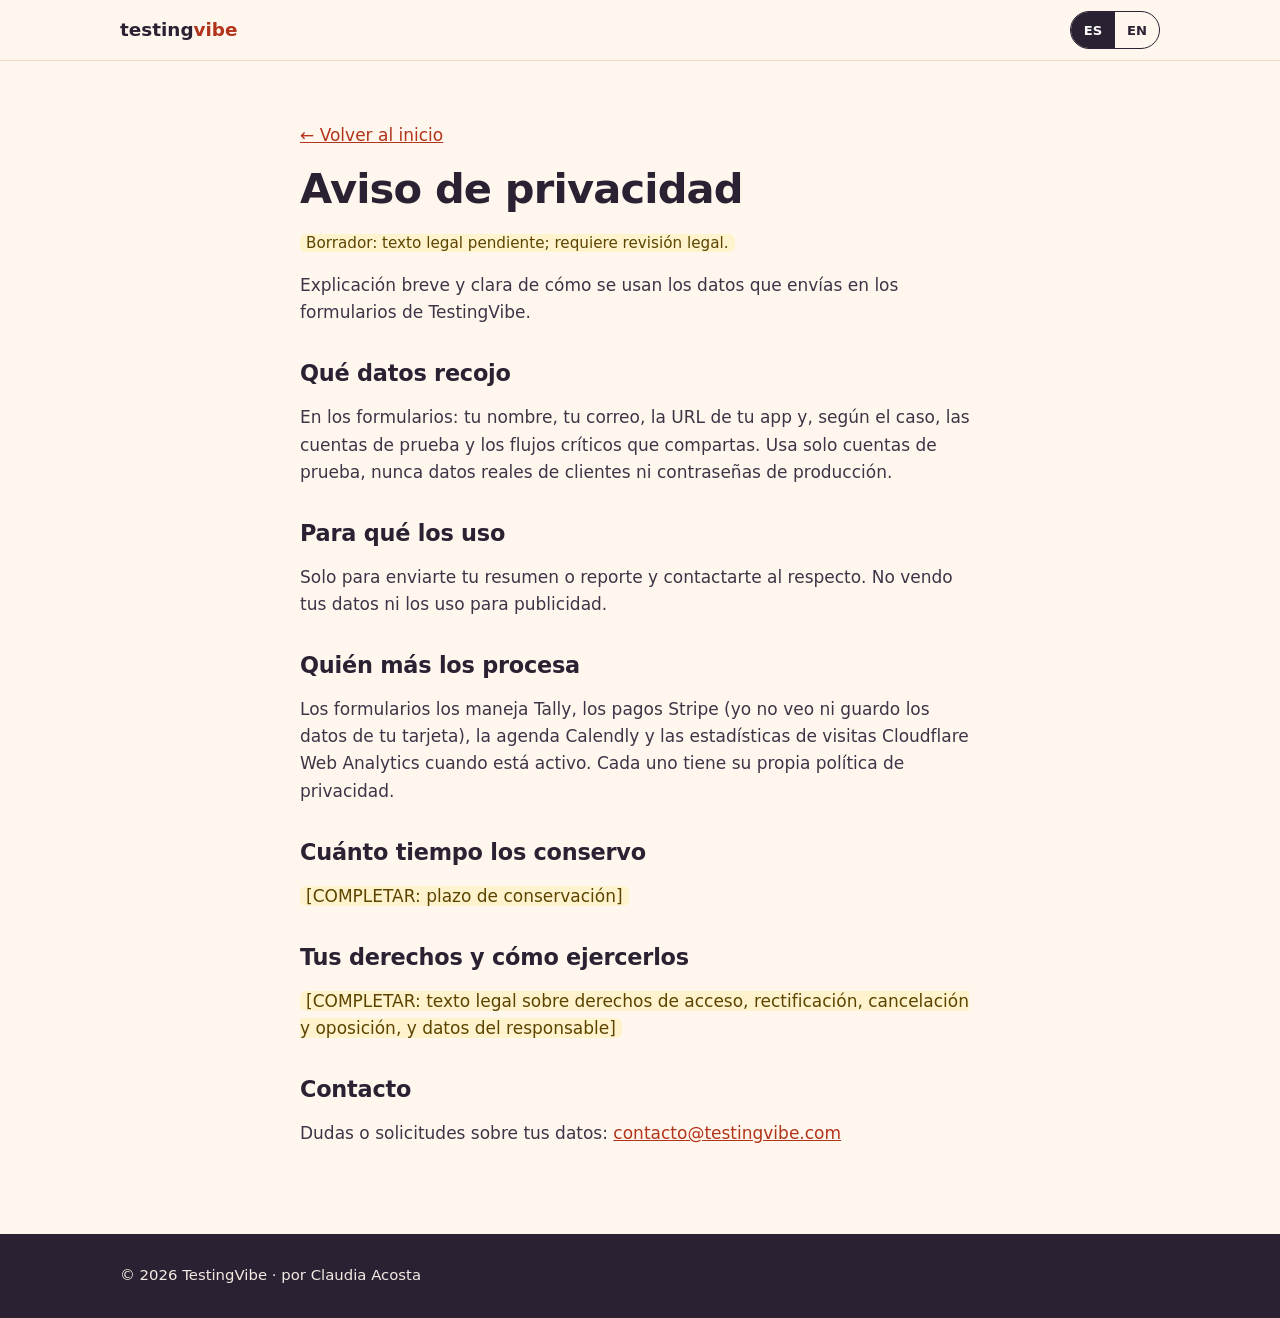
==== privacidad.html @ 4cb8d36b "Add privacy notice page (draft, noindex) privacidad.html with ES/EN text, [COMPLETAR] legal parts, l" ====
<!doctype html>
<html lang="es">
<head>
<meta charset="utf-8">
<meta name="viewport" content="width=device-width, initial-scale=1">
<title data-i18n="priv.title">Aviso de privacidad — TestingVibe</title>
<meta name="description" content="Aviso de privacidad de TestingVibe.">
<meta name="robots" content="noindex"><!-- [COMPLETAR] quitar noindex cuando el texto legal esté listo -->
<link rel="canonical" href="https://testingvibe.com/privacidad.html">
<link rel="icon" href="/favicon.svg" type="image/svg+xml">
<link rel="stylesheet" href="/css/styles.css">
<script src="/js/config.js"></script>
<script src="/js/links.js"></script>
</head>
<body>
<header class="site-header">
  <div class="wrap bar">
    <a class="logo" href="/" aria-label="TestingVibe"><span>testing<b>vibe</b></span></a>
    <div class="lang" role="group" aria-label="Idioma" data-i18n-attr="aria-label:lang.label">
      <button type="button" data-lang="es" aria-pressed="true">ES</button>
      <button type="button" data-lang="en" aria-pressed="false">EN</button>
    </div>
  </div>
</header>
<main class="page">
  <div class="wrap prose">
    <p><a href="/" data-i18n="terms.back">← Volver al inicio</a></p>
    <h1 data-i18n="priv.h1">Aviso de privacidad</h1>
    <p class="byline"><span class="todo" data-i18n="priv.draft">Borrador: texto legal pendiente; requiere revisión legal.</span></p>
    <p data-i18n="priv.intro">Explicación breve y clara de cómo se usan los datos que envías en los formularios de TestingVibe.</p>

    <h2 data-i18n="priv.h.what">Qué datos recojo</h2>
    <p data-i18n="priv.what">En los formularios: tu nombre, tu correo, la URL de tu app y, según el caso, las cuentas de prueba y los flujos críticos que compartas. Usa solo cuentas de prueba, nunca datos reales de clientes ni contraseñas de producción.</p>

    <h2 data-i18n="priv.h.use">Para qué los uso</h2>
    <p data-i18n="priv.use">Solo para enviarte tu resumen o reporte y contactarte al respecto. No vendo tus datos ni los uso para publicidad.</p>

    <h2 data-i18n="priv.h.third">Quién más los procesa</h2>
    <p data-i18n="priv.third">Los formularios los maneja Tally, los pagos Stripe (yo no veo ni guardo los datos de tu tarjeta), la agenda Calendly y las estadísticas de visitas Cloudflare Web Analytics cuando está activo. Cada uno tiene su propia política de privacidad.</p>

    <h2 data-i18n="priv.h.keep">Cuánto tiempo los conservo</h2>
    <p data-i18n="priv.keep"><span class="todo">[COMPLETAR: plazo de conservación]</span></p>

    <h2 data-i18n="priv.h.rights">Tus derechos y cómo ejercerlos</h2>
    <p data-i18n="priv.rights"><span class="todo">[COMPLETAR: texto legal sobre derechos de acceso, rectificación, cancelación y oposición, y datos del responsable]</span></p>

    <h2 data-i18n="priv.h.contact">Contacto</h2>
    <p><span data-i18n="priv.contact">Dudas o solicitudes sobre tus datos:</span> <a href="mailto:contacto@testingvibe.com" data-mail>contacto@testingvibe.com</a></p>
  </div>
</main>
<footer class="site-footer"><div class="wrap foot"><p>© <span id="year">2026</span> TestingVibe · <span data-i18n="foot.by">por Claudia Acosta</span></p></div></footer>
<script src="/js/i18n.js" defer></script>
<script src="/js/main.js" defer></script>
</body>
</html>
---- css/styles.css ----
:root{
  --bg:#fff7ee; --bg-alt:#ffeedd; --surface:#ffffff; --ink:#2a2233; --muted:#5b5266;
  --coral:#cf4020; --coral-dark:#b2341a; --sun:#ffb84d; --teal:#17695f; --line:#ecd9c4;
  --radius:18px; --shadow:0 8px 28px rgba(80,40,10,.10);
  --font:ui-rounded,"SF Pro Rounded","Segoe UI",system-ui,-apple-system,Roboto,"Helvetica Neue",Arial,sans-serif;
}
*{box-sizing:border-box}
html{scroll-behavior:smooth;scroll-padding-top:72px}
body{margin:0;background:var(--bg);color:var(--ink);font-family:var(--font);font-size:17px;line-height:1.6;-webkit-text-size-adjust:100%}
img{max-width:100%;height:auto}
a{color:var(--coral-dark)}
.wrap{width:100%;max-width:1080px;margin:0 auto;padding:0 20px}
.narrow{max-width:760px}
.skip{position:absolute;left:-999px;top:8px;background:var(--ink);color:#fff;padding:8px 14px;border-radius:8px;z-index:100}
.skip:focus{left:8px}
:focus-visible{outline:3px solid var(--teal);outline-offset:3px;border-radius:6px}

/* flags: ocultas por defecto, se muestran con clases puestas por config.js */
.flag{display:none!important}
.f-blog .flag-blog,.f-sample .flag-sample,.f-testimonials .flag-testimonials,.f-seal .flag-seal{display:revert!important}
.f-checklist .flag-checklist{display:flex!important}

/* header */
.site-header{position:sticky;top:0;z-index:20;background:rgba(255,247,238,.94);backdrop-filter:blur(8px);border-bottom:1px solid var(--line)}
.bar{display:flex;align-items:center;justify-content:space-between;gap:12px;min-height:60px}
.logo{display:flex;align-items:center;gap:8px;text-decoration:none;color:var(--ink);font-weight:600;font-size:1.15rem}
.logo b{color:var(--coral-dark)}
.nav{display:none;gap:22px}
.nav a{color:var(--ink);text-decoration:none;font-size:.95rem}
.nav a:hover{color:var(--coral-dark)}
.lang{display:flex;border:1.5px solid var(--ink);border-radius:999px;overflow:hidden}
.lang button{font:inherit;font-size:.82rem;font-weight:600;border:0;background:transparent;color:var(--ink);padding:6px 12px;min-width:44px;min-height:36px;cursor:pointer}
.lang button[aria-pressed="true"]{background:var(--ink);color:#fff}
@media(min-width:760px){.nav{display:flex}}

/* buttons */
.btn{display:inline-flex;align-items:center;justify-content:center;font:inherit;font-weight:600;text-decoration:none;text-align:center;padding:13px 24px;min-height:48px;border-radius:999px;border:2px solid transparent;cursor:pointer;transition:transform .15s,background .15s}
.btn:hover{transform:translateY(-1px)}
.btn-primary{background:var(--coral);color:#fff;box-shadow:0 6px 16px rgba(207,64,32,.28)}
.btn-primary:hover{background:var(--coral-dark)}
.btn-ghost{background:transparent;color:var(--ink);border-color:var(--ink)}
.btn-ghost:hover{background:var(--ink);color:#fff}
.link{font-weight:600}

/* hero */
.hero{padding:44px 0 52px;background:radial-gradient(900px 380px at 85% -10%,#ffd9a0 0,transparent 70%),var(--bg)}
.hero-grid{display:grid;gap:32px}
.eyebrow{margin:0 0 12px;font-size:.88rem;font-weight:600;letter-spacing:.04em;color:var(--teal);text-transform:uppercase}
h1{font-size:clamp(2rem,6.4vw,3.4rem);line-height:1.12;margin:0 0 18px;letter-spacing:-.02em}
h1 em{display:block;font-style:normal;color:var(--coral-dark);margin-top:6px}
.lead{font-size:1.15rem;color:var(--muted);max-width:56ch;margin:0 0 26px}
.cta-row{display:flex;flex-wrap:wrap;gap:12px}
.hero-points{list-style:none;margin:0;padding:22px;background:var(--surface);border-radius:var(--radius);box-shadow:var(--shadow);display:grid;gap:14px;align-self:center}
.hero-points li{padding-left:34px;position:relative}
.hero-points li::before{content:"";position:absolute;left:0;top:3px;width:22px;height:22px;border-radius:50%;background:var(--sun) url("data:image/svg+xml,%3Csvg xmlns='http://www.w3.org/2000/svg' viewBox='0 0 24 24'%3E%3Cpath d='M6 12.5l4 4 8-9' fill='none' stroke='%232a2233' stroke-width='3' stroke-linecap='round' stroke-linejoin='round'/%3E%3C/svg%3E") center/16px no-repeat}
@media(min-width:860px){.hero{padding:72px 0 80px}.hero-grid{grid-template-columns:1.25fr .75fr;gap:48px}}

/* sections */
.section{padding:60px 0}
.section.alt{background:var(--bg-alt)}
h2{font-size:clamp(1.55rem,4.4vw,2.2rem);line-height:1.2;margin:0 0 10px;letter-spacing:-.01em}
h3{margin:0 0 6px;font-size:1.2rem}
.sub{color:var(--muted);margin:0 0 30px;max-width:62ch}
.note{color:var(--muted);font-size:.95rem;margin-top:26px;max-width:70ch}

.stats{display:grid;gap:18px}
.stat{margin:0;background:var(--surface);border-radius:var(--radius);padding:24px;box-shadow:var(--shadow)}
.num{margin:0 0 8px;font-size:2.6rem;font-weight:700;line-height:1;color:var(--coral-dark)}
.stat figcaption{color:var(--ink);font-size:.98rem}
.stat figcaption a{display:block;margin-top:10px;font-weight:600}
@media(min-width:820px){.stats{grid-template-columns:repeat(3,1fr)}}

.steps{list-style:none;margin:28px 0 0;padding:0;display:grid;gap:18px}
.steps li{background:var(--surface);border-radius:var(--radius);padding:24px;box-shadow:var(--shadow)}
.steps p{margin:0;color:var(--muted)}
.n{display:inline-grid;place-items:center;width:38px;height:38px;border-radius:50%;background:var(--sun);font-weight:700;margin-bottom:10px}
@media(min-width:820px){.steps{grid-template-columns:repeat(3,1fr)}}

.cards{display:grid;gap:20px}
.card{background:var(--surface);border:2px solid transparent;border-radius:var(--radius);padding:26px;box-shadow:var(--shadow);display:flex;flex-direction:column;margin:0}
.card.featured{border-color:var(--coral)}
.card ul{margin:14px 0 18px;padding-left:20px;flex:1}
.card li{margin-bottom:6px}
.badge{align-self:flex-start;margin:0 0 10px;background:var(--coral);color:#fff;font-size:.78rem;font-weight:700;padding:4px 12px;border-radius:999px;text-transform:uppercase;letter-spacing:.04em}
.badge.muted{background:var(--teal)}
.price{margin:4px 0 0}
.price span{font-size:2.4rem;font-weight:700}
.price small{color:var(--muted);font-size:.9rem}
.guarantee{background:#e7f4f1;border-radius:12px;padding:10px 14px;font-size:.95rem;margin:0 0 18px}
.launch{margin:16px 0 4px;font-size:.93rem;color:var(--muted)}
.card .link{text-align:center}
.sample{text-align:center;margin-top:30px}
blockquote.card{font-style:italic}
@media(min-width:900px){.cards{grid-template-columns:repeat(3,1fr)}}

.about{display:grid;gap:26px;align-items:center}
.about img{width:200px;height:200px;object-fit:cover;border-radius:50%;border:6px solid var(--sun);box-shadow:var(--shadow)}
.facts{padding-left:20px}
@media(min-width:760px){.about{grid-template-columns:280px 1fr;gap:44px}.about img{width:280px;height:280px}}

details{background:var(--surface);border-radius:14px;margin-bottom:12px;padding:0 20px;box-shadow:0 2px 10px rgba(80,40,10,.07)}
summary{cursor:pointer;font-weight:600;padding:16px 0;min-height:48px}
details p{margin:0 0 16px;color:var(--muted)}

.form{display:grid;gap:16px;margin-top:8px}
.form label{display:grid;gap:6px;font-weight:600;font-size:.95rem}
.form input,.form textarea,.form select{font:inherit;font-weight:400;padding:12px 14px;border:1.5px solid #cdb79f;border-radius:12px;background:#fff;color:var(--ink);width:100%}
.form .check{display:flex;gap:12px;align-items:flex-start;font-weight:400}
.form .check input{width:22px;height:22px;margin-top:3px;flex:none}
.hp{position:absolute;left:-9999px;height:0;opacity:0}
.status{margin:0;font-weight:600;min-height:1.5em}
.status.ok{color:var(--teal)}
.status.err{color:var(--coral-dark)}

.site-footer{background:var(--ink);color:#f3ebe3;padding:30px 0;font-size:.93rem}
.site-footer a{color:#ffd9a0}
.foot{display:grid;gap:6px}
.foot p{margin:0}

/* páginas de texto (términos, blog) */
.page{padding:44px 0 70px}
.page h1{font-size:clamp(1.8rem,5vw,2.6rem)}
.page h2{margin-top:34px;font-size:1.4rem}
.prose{max-width:720px}
.prose p,.prose li{color:#3d3547}
.byline{color:var(--muted);font-size:.95rem}
.post-list{list-style:none;padding:0;display:grid;gap:16px}
.post-list li{background:var(--surface);border-radius:var(--radius);padding:22px;box-shadow:var(--shadow)}
.post-list h2{margin:0 0 4px;font-size:1.25rem}
.todo{background:#fff3cd;border-radius:6px;padding:0 6px}

@media(prefers-reduced-motion:reduce){*{scroll-behavior:auto!important;transition:none!important}}

/* v2 */
.price s{color:var(--muted);font-size:1.1rem;margin-left:4px}
.card .btn-ghost{margin-top:auto}
.card .launch{margin:8px 0 0}
.todo{background:#fff3cd;border-radius:6px;padding:0 6px;color:#5c4400}
.grid2{display:grid;gap:18px;margin-bottom:8px}
.panel{background:var(--surface);border-radius:var(--radius);padding:24px;box-shadow:var(--shadow)}
.panel p{color:var(--muted);margin:0 0 14px}
.sect-h{margin:40px 0 12px;font-size:1.35rem}
.chips{list-style:none;margin:8px 0 0;padding:0;display:flex;flex-wrap:wrap;gap:8px}
.chips li{background:var(--bg-alt);border-radius:999px;padding:5px 14px;font-size:.92rem;font-weight:600}
.table-wrap{overflow-x:auto}
.fw{width:100%;border-collapse:collapse;background:var(--surface);border-radius:var(--radius);overflow:hidden;box-shadow:var(--shadow)}
.fw th,.fw td{text-align:left;padding:12px 16px;border-bottom:1px solid var(--line)}
.fw th{background:var(--bg-alt);font-size:.9rem}
.center{text-align:center}
.center .sub{margin-left:auto;margin-right:auto}
.result{margin:18px 0;padding:0}
.result.ok,.result.err{padding:16px 20px;border-radius:14px;font-weight:600}
.result.ok{background:#e7f4f1}
.result.err{background:#fde8e2;color:var(--coral-dark)}
.result dl{margin:8px 0 0;display:grid;grid-template-columns:auto 1fr;gap:4px 16px;font-weight:400}
.result dt{font-weight:600}.result dd{margin:0}
.test-banner{position:fixed;left:0;right:0;bottom:0;z-index:50;background:#2a2233;color:#ffd9a0;text-align:center;font-size:.8rem;padding:6px 10px}
@media(min-width:820px){.grid2{grid-template-columns:repeat(2,1fr)}}

.cases{margin:28px auto 0;max-width:62ch;text-align:center;font-size:.95rem;color:var(--muted)}
.cases .alt{font-weight:400}
.fine{margin:10px 0 0;font-size:.85rem;text-align:center}
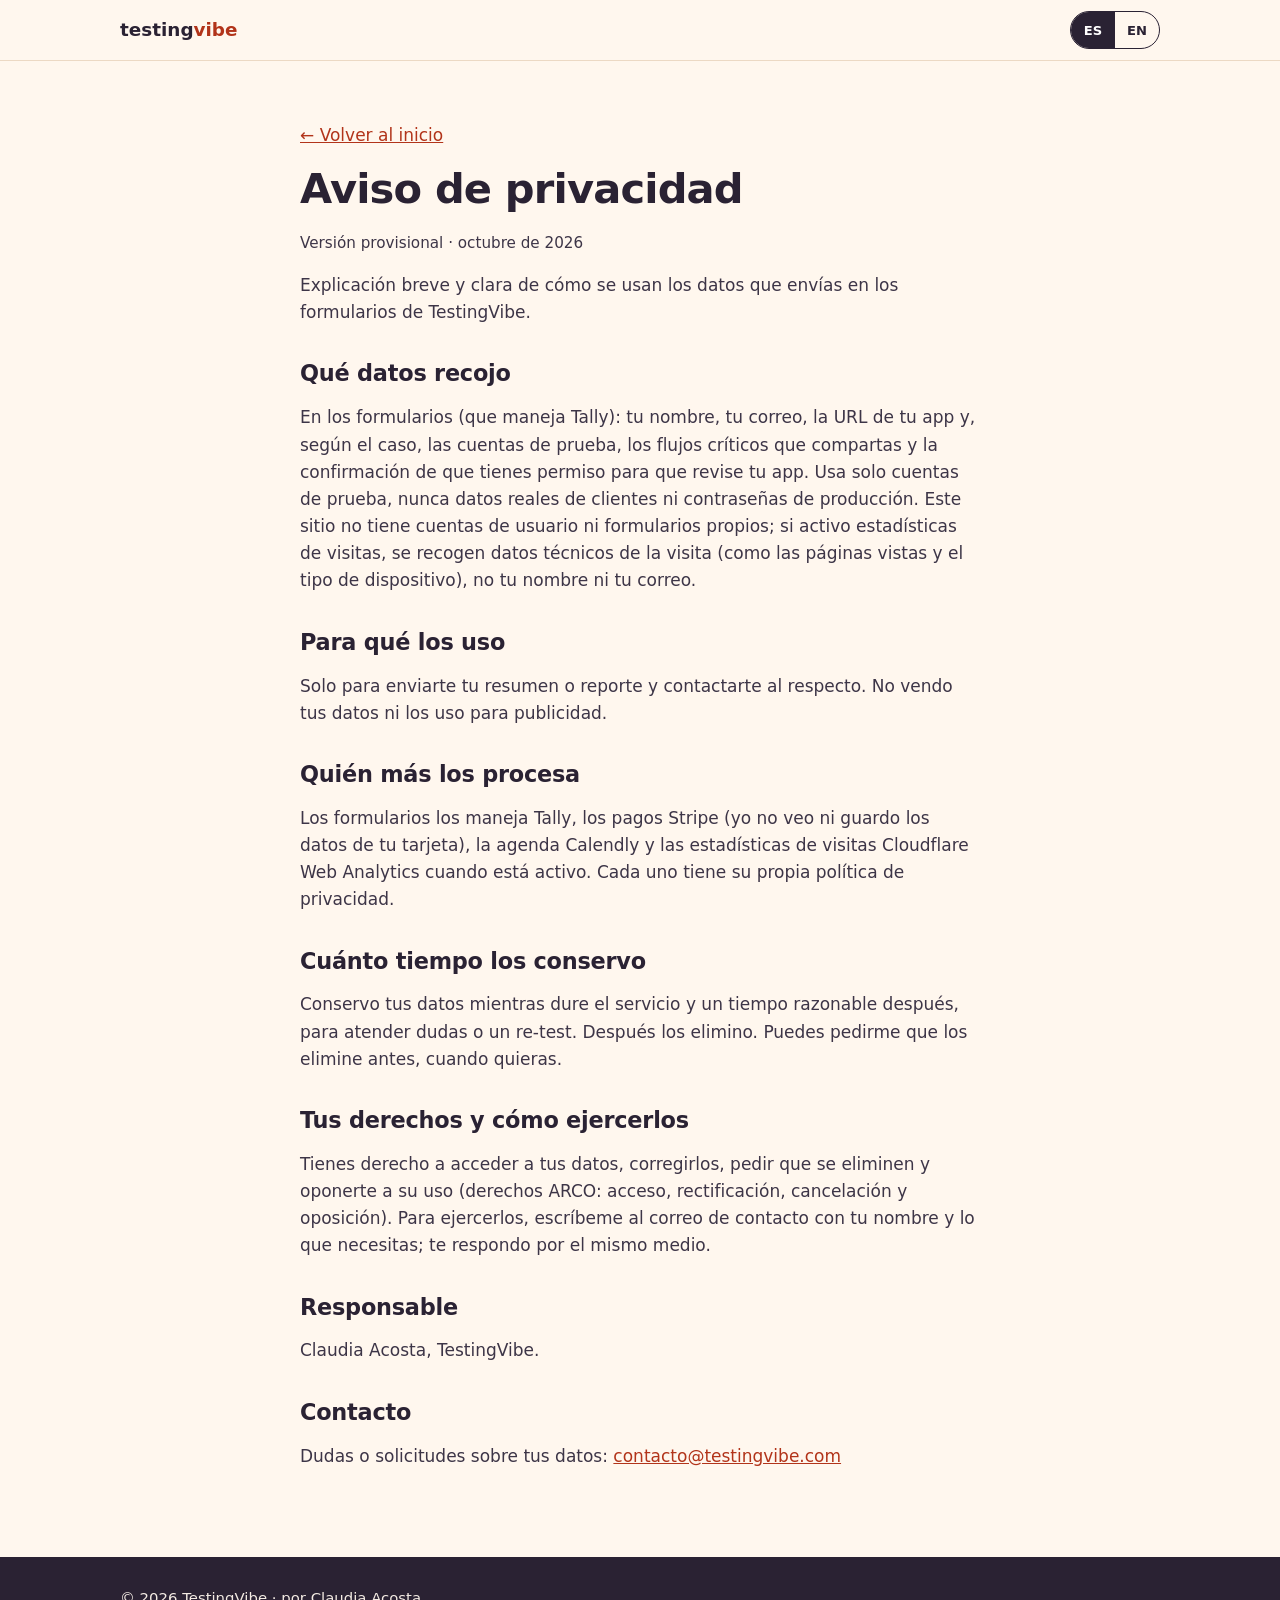
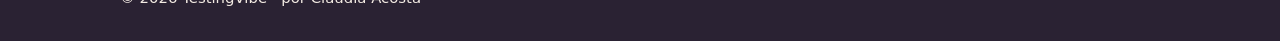
==== commit 5c8d3d89: "Privacidad provisional; Terminos y blog fuera de la publicacion (_borradores/); vinetas de Asesoria " ====
--- a/privacidad.html
+++ b/privacidad.html
@@ -5,7 +5,7 @@
 <meta name="viewport" content="width=device-width, initial-scale=1">
 <title data-i18n="priv.title">Aviso de privacidad — TestingVibe</title>
 <meta name="description" content="Aviso de privacidad de TestingVibe.">
-<meta name="robots" content="noindex"><!-- [COMPLETAR] quitar noindex cuando el texto legal esté listo -->
+<meta name="robots" content="noindex"><!-- PENDIENTE: quitar noindex cuando el aviso tenga su revisión legal -->
 <link rel="canonical" href="https://testingvibe.com/privacidad.html">
 <link rel="icon" href="/favicon.svg" type="image/svg+xml">
 <link rel="stylesheet" href="/css/styles.css">
@@ -26,11 +26,11 @@
   <div class="wrap prose">
     <p><a href="/" data-i18n="terms.back">← Volver al inicio</a></p>
     <h1 data-i18n="priv.h1">Aviso de privacidad</h1>
-    <p class="byline"><span class="todo" data-i18n="priv.draft">Borrador: texto legal pendiente; requiere revisión legal.</span></p>
+    <p class="byline"><span data-i18n="priv.draft">Versión provisional · octubre de 2026</span></p>
     <p data-i18n="priv.intro">Explicación breve y clara de cómo se usan los datos que envías en los formularios de TestingVibe.</p>
 
     <h2 data-i18n="priv.h.what">Qué datos recojo</h2>
-    <p data-i18n="priv.what">En los formularios: tu nombre, tu correo, la URL de tu app y, según el caso, las cuentas de prueba y los flujos críticos que compartas. Usa solo cuentas de prueba, nunca datos reales de clientes ni contraseñas de producción.</p>
+    <p data-i18n="priv.what">En los formularios (que maneja Tally): tu nombre, tu correo, la URL de tu app y, según el caso, las cuentas de prueba, los flujos críticos que compartas y la confirmación de que tienes permiso para que revise tu app. Usa solo cuentas de prueba, nunca datos reales de clientes ni contraseñas de producción. Este sitio no tiene cuentas de usuario ni formularios propios; si activo estadísticas de visitas, se recogen datos técnicos de la visita (como las páginas vistas y el tipo de dispositivo), no tu nombre ni tu correo.</p>
 
     <h2 data-i18n="priv.h.use">Para qué los uso</h2>
     <p data-i18n="priv.use">Solo para enviarte tu resumen o reporte y contactarte al respecto. No vendo tus datos ni los uso para publicidad.</p>
@@ -39,10 +39,13 @@
     <p data-i18n="priv.third">Los formularios los maneja Tally, los pagos Stripe (yo no veo ni guardo los datos de tu tarjeta), la agenda Calendly y las estadísticas de visitas Cloudflare Web Analytics cuando está activo. Cada uno tiene su propia política de privacidad.</p>
 
     <h2 data-i18n="priv.h.keep">Cuánto tiempo los conservo</h2>
-    <p data-i18n="priv.keep"><span class="todo">[COMPLETAR: plazo de conservación]</span></p>
+    <p data-i18n="priv.keep">Conservo tus datos mientras dure el servicio y un tiempo razonable después, para atender dudas o un re-test. Después los elimino. Puedes pedirme que los elimine antes, cuando quieras.</p>
 
     <h2 data-i18n="priv.h.rights">Tus derechos y cómo ejercerlos</h2>
-    <p data-i18n="priv.rights"><span class="todo">[COMPLETAR: texto legal sobre derechos de acceso, rectificación, cancelación y oposición, y datos del responsable]</span></p>
+    <p data-i18n="priv.rights">Tienes derecho a acceder a tus datos, corregirlos, pedir que se eliminen y oponerte a su uso (derechos ARCO: acceso, rectificación, cancelación y oposición). Para ejercerlos, escríbeme al correo de contacto con tu nombre y lo que necesitas; te respondo por el mismo medio.</p>
+
+    <h2 data-i18n="priv.h.owner">Responsable</h2>
+    <p data-i18n="priv.owner">Claudia Acosta, TestingVibe.</p>
 
     <h2 data-i18n="priv.h.contact">Contacto</h2>
     <p><span data-i18n="priv.contact">Dudas o solicitudes sobre tus datos:</span> <a href="mailto:contacto@testingvibe.com" data-mail>contacto@testingvibe.com</a></p>
--- a/css/styles.css
+++ b/css/styles.css
@@ -137,6 +137,11 @@
 .card .launch{margin:8px 0 0}
 .todo{background:#fff3cd;border-radius:6px;padding:0 6px;color:#5c4400}
 .grid2{display:grid;gap:18px;margin-bottom:8px}
+.launch{display:inline-block;align-self:flex-start;margin:-4px 0 12px;padding:2px 12px;border-radius:999px;background:#e3f3ef;color:#0f5a51;font-size:.82rem;font-weight:700}
+.advisory h2{margin-top:0}
+.advisory .adv-lead{font-size:1.1rem;color:var(--ink);font-weight:600}
+.advisory-list{margin:0 0 22px;padding-left:22px}
+.advisory-list li{margin-bottom:6px}
 .panel{background:var(--surface);border-radius:var(--radius);padding:24px;box-shadow:var(--shadow)}
 .panel p{color:var(--muted);margin:0 0 14px}
 .sect-h{margin:40px 0 12px;font-size:1.35rem}
@@ -154,7 +159,6 @@
 .result.err{background:#fde8e2;color:var(--coral-dark)}
 .result dl{margin:8px 0 0;display:grid;grid-template-columns:auto 1fr;gap:4px 16px;font-weight:400}
 .result dt{font-weight:600}.result dd{margin:0}
-.test-banner{position:fixed;left:0;right:0;bottom:0;z-index:50;background:#2a2233;color:#ffd9a0;text-align:center;font-size:.8rem;padding:6px 10px}
 @media(min-width:820px){.grid2{grid-template-columns:repeat(2,1fr)}}
 
 .cases{margin:28px auto 0;max-width:62ch;text-align:center;font-size:.95rem;color:var(--muted)}
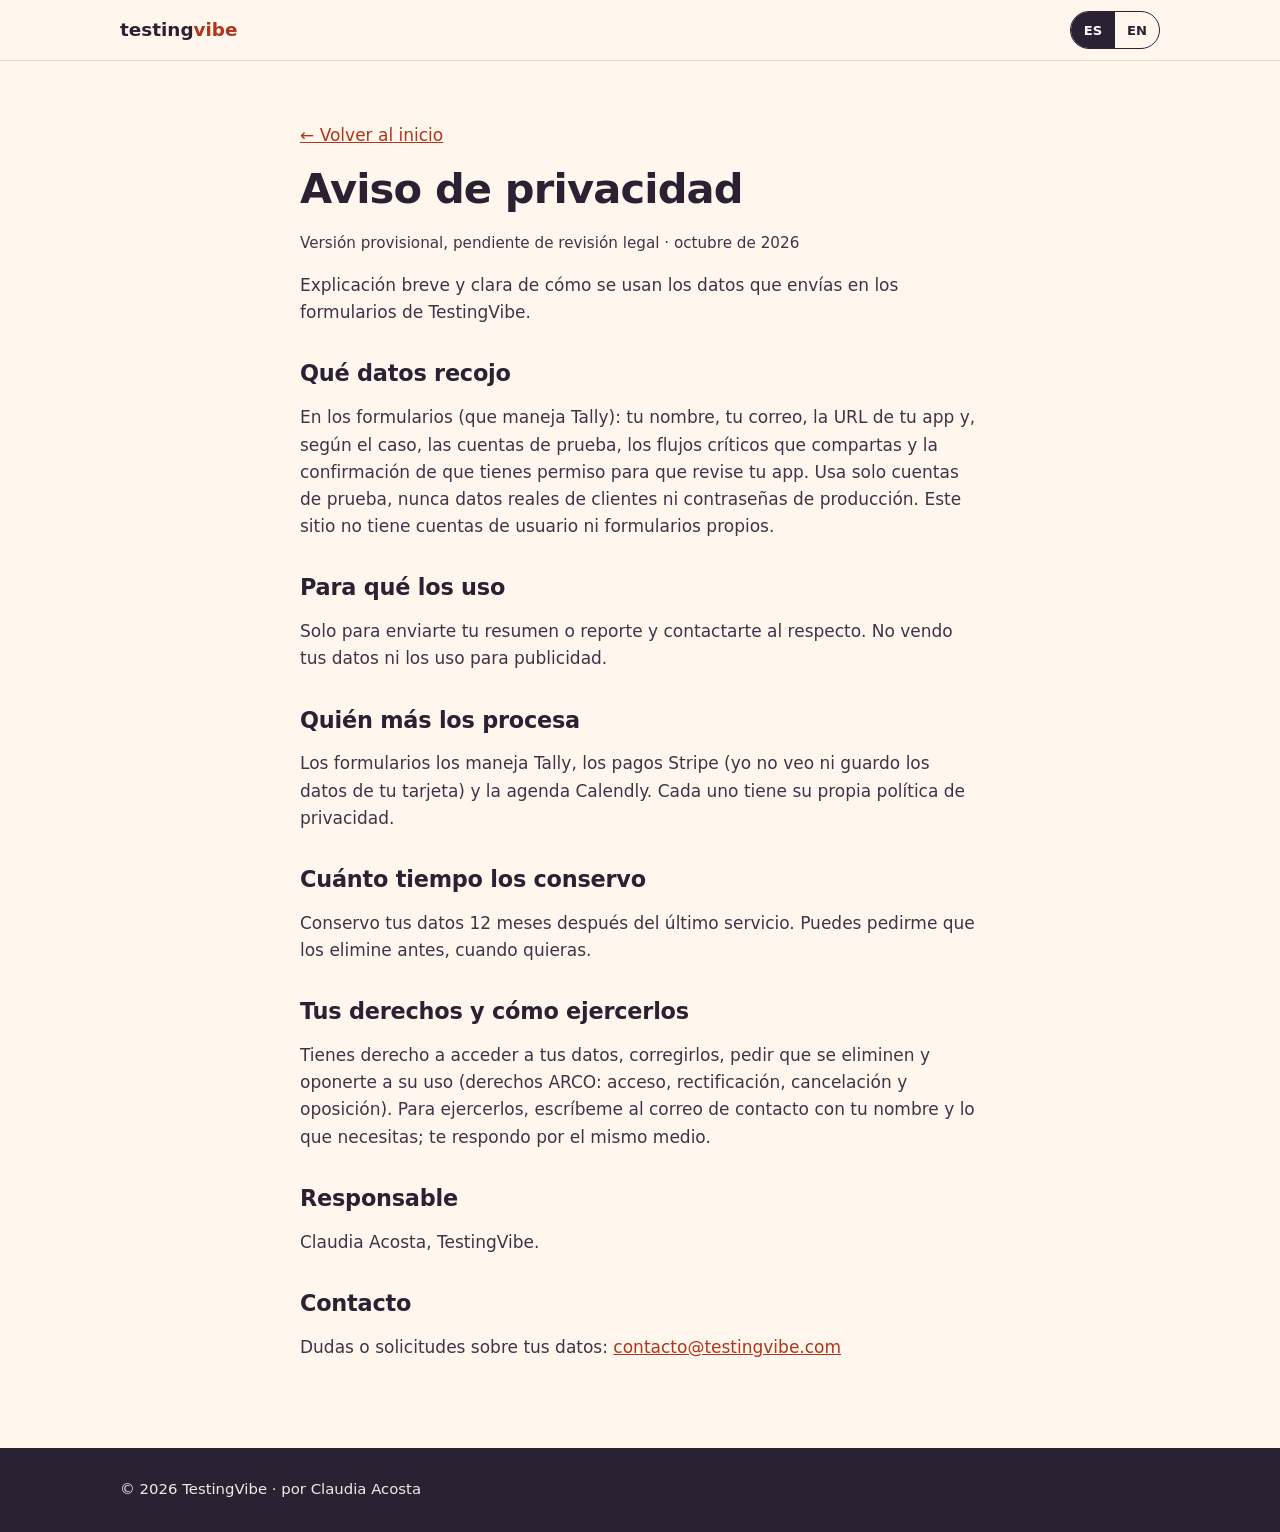
==== commit f295ba12: "Borradores a la rama local borradores-privados; privacidad: sin estadisticas y conservacion de 12 me" ====
--- a/privacidad.html
+++ b/privacidad.html
@@ -26,20 +26,20 @@
   <div class="wrap prose">
     <p><a href="/" data-i18n="terms.back">← Volver al inicio</a></p>
     <h1 data-i18n="priv.h1">Aviso de privacidad</h1>
-    <p class="byline"><span data-i18n="priv.draft">Versión provisional · octubre de 2026</span></p>
+    <p class="byline"><span data-i18n="priv.draft">Versión provisional, pendiente de revisión legal · octubre de 2026</span></p>
     <p data-i18n="priv.intro">Explicación breve y clara de cómo se usan los datos que envías en los formularios de TestingVibe.</p>
 
     <h2 data-i18n="priv.h.what">Qué datos recojo</h2>
-    <p data-i18n="priv.what">En los formularios (que maneja Tally): tu nombre, tu correo, la URL de tu app y, según el caso, las cuentas de prueba, los flujos críticos que compartas y la confirmación de que tienes permiso para que revise tu app. Usa solo cuentas de prueba, nunca datos reales de clientes ni contraseñas de producción. Este sitio no tiene cuentas de usuario ni formularios propios; si activo estadísticas de visitas, se recogen datos técnicos de la visita (como las páginas vistas y el tipo de dispositivo), no tu nombre ni tu correo.</p>
+    <p data-i18n="priv.what">En los formularios (que maneja Tally): tu nombre, tu correo, la URL de tu app y, según el caso, las cuentas de prueba, los flujos críticos que compartas y la confirmación de que tienes permiso para que revise tu app. Usa solo cuentas de prueba, nunca datos reales de clientes ni contraseñas de producción. Este sitio no tiene cuentas de usuario ni formularios propios.</p>
 
     <h2 data-i18n="priv.h.use">Para qué los uso</h2>
     <p data-i18n="priv.use">Solo para enviarte tu resumen o reporte y contactarte al respecto. No vendo tus datos ni los uso para publicidad.</p>
 
     <h2 data-i18n="priv.h.third">Quién más los procesa</h2>
-    <p data-i18n="priv.third">Los formularios los maneja Tally, los pagos Stripe (yo no veo ni guardo los datos de tu tarjeta), la agenda Calendly y las estadísticas de visitas Cloudflare Web Analytics cuando está activo. Cada uno tiene su propia política de privacidad.</p>
+    <p data-i18n="priv.third">Los formularios los maneja Tally, los pagos Stripe (yo no veo ni guardo los datos de tu tarjeta) y la agenda Calendly. Cada uno tiene su propia política de privacidad.</p>
 
     <h2 data-i18n="priv.h.keep">Cuánto tiempo los conservo</h2>
-    <p data-i18n="priv.keep">Conservo tus datos mientras dure el servicio y un tiempo razonable después, para atender dudas o un re-test. Después los elimino. Puedes pedirme que los elimine antes, cuando quieras.</p>
+    <p data-i18n="priv.keep">Conservo tus datos 12 meses después del último servicio. Puedes pedirme que los elimine antes, cuando quieras.</p>
 
     <h2 data-i18n="priv.h.rights">Tus derechos y cómo ejercerlos</h2>
     <p data-i18n="priv.rights">Tienes derecho a acceder a tus datos, corregirlos, pedir que se eliminen y oponerte a su uso (derechos ARCO: acceso, rectificación, cancelación y oposición). Para ejercerlos, escríbeme al correo de contacto con tu nombre y lo que necesitas; te respondo por el mismo medio.</p>
